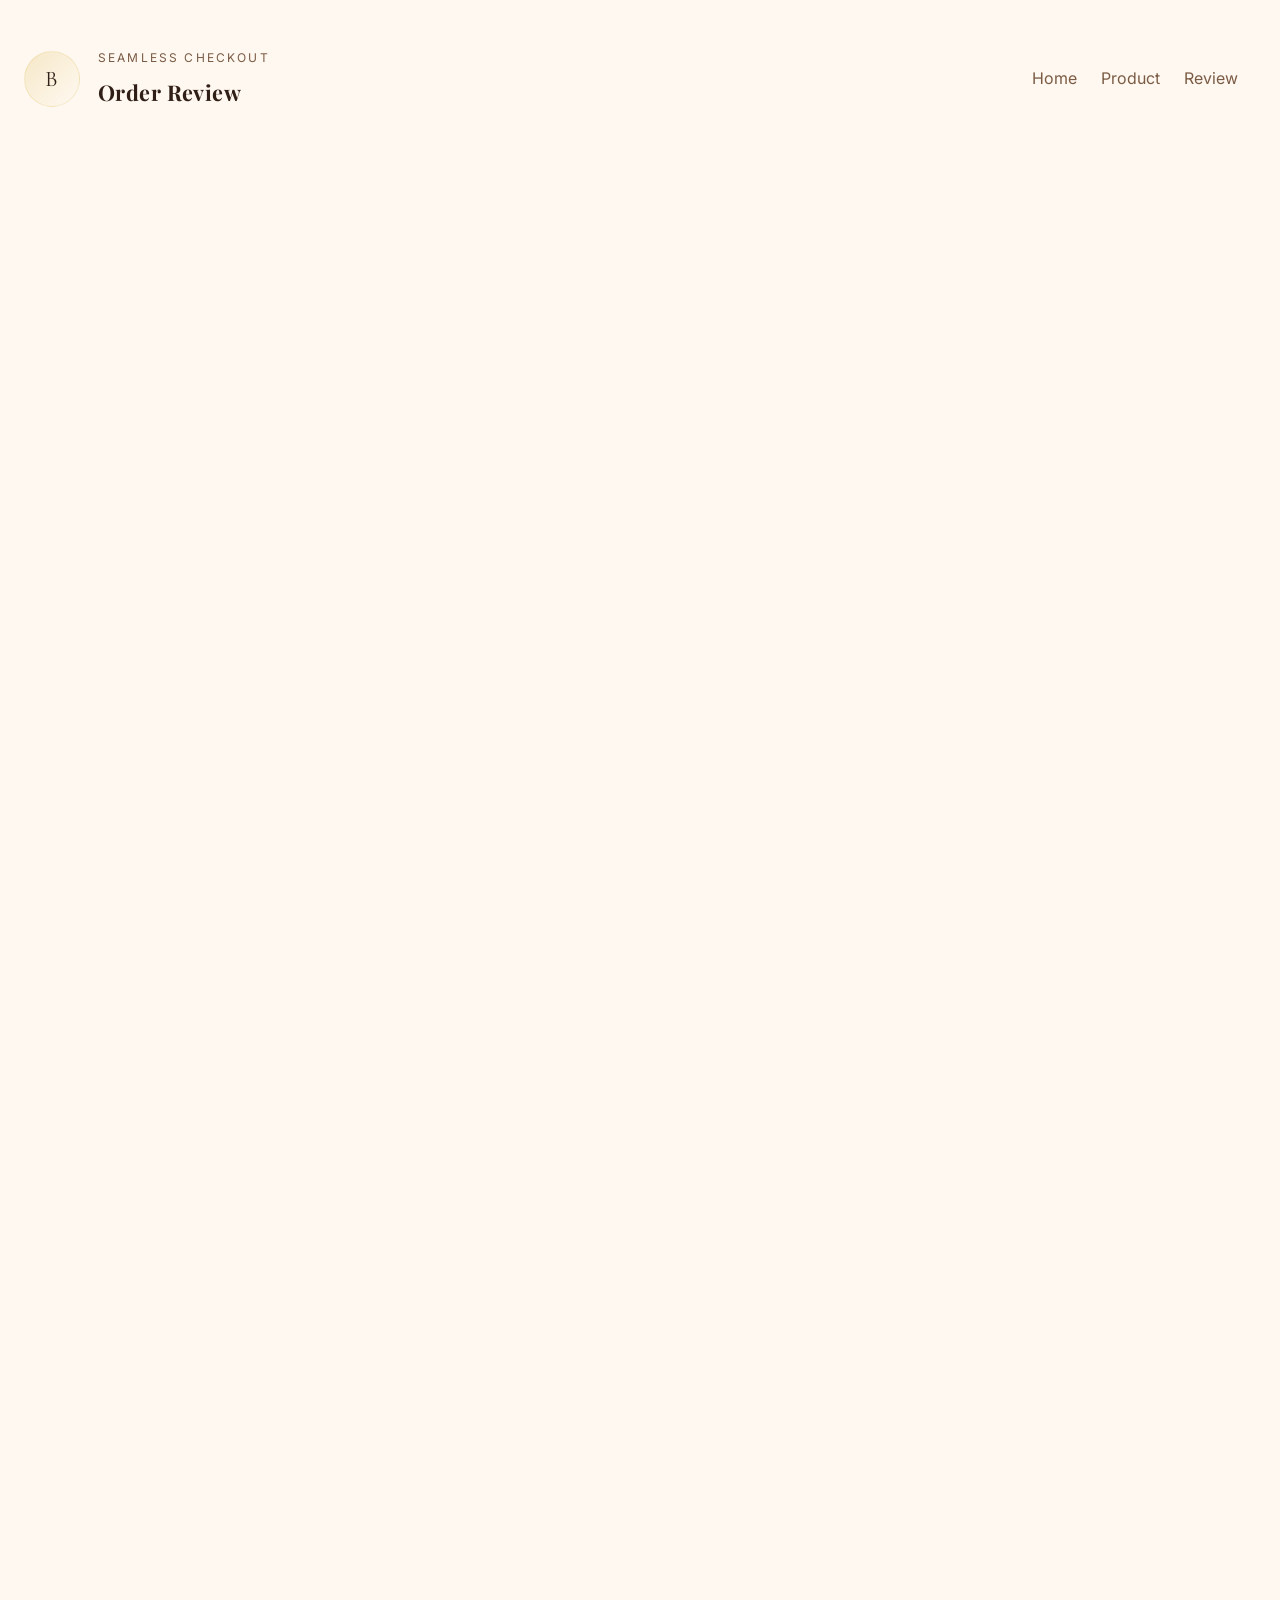
==== checkout.html @ 71b1a436 "asas" ====
<!DOCTYPE html>
<html lang="en">
  <head>
    <meta charset="UTF-8" />
    <meta name="viewport" content="width=device-width, initial-scale=1.0" />
    <title>Checkout | Bakerry Naichii</title>
    <link rel="preconnect" href="https://fonts.googleapis.com" />
    <link rel="preconnect" href="https://fonts.gstatic.com" crossorigin />
    <link
      href="https://fonts.googleapis.com/css2?family=Cormorant+Garamond:wght@500;600;700&family=Inter:wght@400;500;600;700&family=Playfair+Display:wght@600;700;800&family=Poppins:wght@400;500;600&display=swap"
      rel="stylesheet"
    />
    <link rel="stylesheet" href="styles.css" />
  </head>
  <body>
    <div class="page-shell">
      <header class="topbar">
        <div class="brand-ring">
          <span class="brand-mark">B</span>
        </div>
        <div class="brand-copy">
          <p class="eyebrow">Seamless Checkout</p>
          <h1>Order Review</h1>
        </div>
        <nav class="nav-links" aria-label="Checkout navigation">
          <a href="index.html">Home</a>
          <a href="product.html">Product</a>
          <a href="#order">Review</a>
        </nav>
      </header>

      <main>
        <section class="checkout-shell" id="order">
          <div class="checkout-flow">
            <div class="progress-bar">
              <div class="progress-step active">Delivery</div>
              <div class="progress-step">Time</div>
              <div class="progress-step">Shipping</div>
              <div class="progress-step">Payment</div>
            </div>
            <div class="checkout-panel">
              <div class="checkout-card">
                <h2>Delivery Address</h2>
                <div class="form-row">
                  <label for="name">Full Name</label>
                  <input id="name" placeholder="Nama lengkap" />
                </div>
                <div class="form-row">
                  <label for="address">Address</label>
                  <input id="address" placeholder="Jalan, kota, kode pos" />
                </div>
                <div class="form-grid">
                  <div class="form-row">
                    <label for="city">City</label>
                    <input id="city" placeholder="Kota" />
                  </div>
                  <div class="form-row">
                    <label for="phone">Phone</label>
                    <input id="phone" placeholder="+62 812 3456 7890" />
                  </div>
                </div>
              </div>
              <div class="checkout-card">
                <h2>Delivery Time</h2>
                <div class="time-grid">
                  <button class="time-option active">Morning</button>
                  <button class="time-option">Afternoon</button>
                  <button class="time-option">Evening</button>
                </div>
              </div>
              <div class="checkout-card">
                <h2>Shipping Method</h2>
                <div class="shipping-option active">
                  <div>
                    <strong>Premium Delivery</strong>
                    <p>Fast delivery with insulated gift packaging.</p>
                  </div>
                  <span>$12</span>
                </div>
                <div class="shipping-option">
                  <div>
                    <strong>Standard Delivery</strong>
                    <p>Economy delivery within 2 days.</p>
                  </div>
                  <span>$6</span>
                </div>
              </div>
              <div class="checkout-card">
                <h2>Payment Method</h2>
                <div class="payment-grid">
                  <button class="payment-option active">Credit Card</button>
                  <button class="payment-option">GoPay</button>
                  <button class="payment-option">OVO</button>
                  <button class="payment-option">Dana</button>
                </div>
              </div>
            </div>
          </div>
          <aside class="order-summary">
            <div class="summary-card">
              <span class="eyebrow">Order overview</span>
              <h3>Golden Velvet Cake</h3>
              <div class="summary-line">
                <span>Premium Cake</span><strong>$86</strong>
              </div>
              <div class="summary-line">
                <span>Delivery</span><strong>$12</strong>
              </div>
              <hr />
              <div class="summary-total">
                <span>Total</span><strong>$98</strong>
              </div>
              <button class="btn btn-primary">Place Order</button>
              <div class="payment-countdown">
                <p>Payment timer</p>
                <strong>05:00</strong>
              </div>
            </div>
          </aside>
        </section>
      </main>
    </div>
    <script src="script.js"></script>
  </body>
</html>
---- styles.css ----
:root {
  color-scheme: light;
  --bg: #fff8f0;
  --surface: #fffffc;
  --surface-soft: #f5e6d3;
  --text: #2f1f17;
  --muted: #7a5b44;
  --border: rgba(139, 94, 60, 0.12);
  --gold: #d4af37;
  --gold-soft: #f5d8a3;
  --accent: #c68c53;
  --shadow: 0 30px 60px rgba(75, 50, 36, 0.12);
  --radius: 28px;
  --radius-sm: 18px;
  --transition: 250ms ease;
}

* {
  box-sizing: border-box;
}

html {
  scroll-behavior: smooth;
}

body {
  margin: 0;
  font-family: 'Inter', system-ui, -apple-system, BlinkMacSystemFont, sans-serif;
  background: radial-gradient(circle at top left, rgba(255, 248, 240, 0.9), transparent 32%),
    #fff8f0;
  color: var(--text);
  line-height: 1.6;
}

img {
  max-width: 100%;
  display: block;
}

a {
  color: inherit;
  text-decoration: none;
}

button,
select,
input {
  font: inherit;
}

button {
  cursor: pointer;
}

.page-shell {
  max-width: 1440px;
  margin: 0 auto;
  padding: 24px;
}

.topbar {
  display: grid;
  grid-template-columns: auto 1fr auto auto;
  align-items: center;
  gap: 18px;
  padding: 24px 0;
}

.brand-ring {
  width: 56px;
  height: 56px;
  border-radius: 50%;
  background: linear-gradient(135deg, rgba(212, 175, 55, 0.22), rgba(255, 255, 252, 0.15));
  display: grid;
  place-items: center;
  border: 1px solid rgba(212, 175, 55, 0.18);
}

.brand-mark {
  font-family: 'Cormorant Garamond', serif;
  font-size: 1.4rem;
  letter-spacing: 0.08em;
}

.brand-copy h1 {
  margin: 0;
  font-size: 1.35rem;
  font-family: 'Playfair Display', serif;
  letter-spacing: 0.02em;
}

.eyebrow {
  margin: 0 0 8px;
  text-transform: uppercase;
  letter-spacing: 0.18em;
  font-size: 0.75rem;
  color: var(--muted);
}

.nav-links {
  display: flex;
  gap: 24px;
  flex-wrap: wrap;
}

.nav-links a {
  color: var(--muted);
  transition: color var(--transition);
}

.nav-links a:hover {
  color: var(--text);
}

.header-actions {
  display: flex;
  gap: 14px;
}

.btn {
  border: 1px solid transparent;
  padding: 14px 24px;
  border-radius: 999px;
  font-weight: 600;
  transition: transform var(--transition), background var(--transition), color var(--transition), box-shadow var(--transition);
}

.btn-primary {
  background: linear-gradient(135deg, #d4af37, #f0d78f);
  color: #2f1f17;
  box-shadow: 0 18px 35px rgba(212, 175, 55, 0.24);
}

.btn-primary:hover {
  transform: translateY(-2px);
}

.btn-ghost {
  background: rgba(255, 255, 252, 0.7);
  border-color: rgba(212, 175, 55, 0.2);
  color: var(--text);
}

.btn-ghost:hover {
  background: rgba(255, 255, 252, 0.95);
}

.section {
  padding: 72px 0;
}

.section-soft {
  background: rgba(255, 255, 252, 0.84);
  border-radius: 40px;
  box-shadow: inset 0 0 0 1px rgba(139, 94, 60, 0.06);
  padding: 72px 32px;
  margin: 48px 0;
}

.section-heading {
  display: grid;
  gap: 14px;
  max-width: 720px;
  margin-bottom: 42px;
}

.section-heading h3,
.hero-copy h2 {
  margin: 0;
  font-family: 'Playfair Display', serif;
  font-size: clamp(2rem, 3vw, 4rem);
  line-height: 1.02;
}

.hero-section {
  position: relative;
  min-height: calc(100vh - 96px);
  display: grid;
  align-items: center;
  gap: 48px;
  padding: 68px 0 48px;
}

.hero-copy {
  max-width: 640px;
}

.hero-text {
  font-size: 1.05rem;
  color: var(--muted);
  max-width: 520px;
}

.hero-actions {
  display: flex;
  gap: 16px;
  flex-wrap: wrap;
  margin-top: 28px;
}

.hero-media {
  position: relative;
  max-width: 640px;
  justify-self: end;
}

.hero-device {
  position: relative;
  border-radius: 40px;
  overflow: hidden;
  min-height: 520px;
  background: linear-gradient(180deg, rgba(255, 255, 252, 1), rgba(255, 248, 240, 0.92));
  box-shadow: var(--shadow);
}

.hero-photo {
  width: 100%;
  min-height: 520px;
  background: radial-gradient(circle at 40% 20%, #f6e7d8, transparent 20%),
    radial-gradient(circle at 65% 40%, #ffeadf, transparent 15%),
    linear-gradient(180deg, #fde9da 0%, #f7d9b9 100%);
}

.floating-pill {
  position: absolute;
  width: 110px;
  height: 110px;
  border-radius: 50%;
  background: rgba(212, 175, 55, 0.18);
  backdrop-filter: blur(14px);
  box-shadow: 0 25px 50px rgba(212, 175, 55, 0.18);
  animation: float 8s ease-in-out infinite;
}

.floating-pill-1 {
  top: 18%;
  left: 12%;
}

.floating-pill-2 {
  bottom: 18%;
  right: 16%;
  width: 84px;
  height: 84px;
  animation-delay: 1.8s;
}

.floating-pill-3 {
  top: 48%;
  right: 36%;
  width: 96px;
  height: 96px;
  animation-delay: 3.2s;
}

@keyframes float {
  0%,
  100% {
    transform: translateY(0) translateX(0);
  }
  50% {
    transform: translateY(-18px) translateX(8px);
  }
}

.category-grid {
  display: grid;
  grid-template-columns: repeat(4, minmax(0, 1fr));
  gap: 24px;
}

.category-card {
  background: rgba(255, 255, 252, 0.95);
  border-radius: 28px;
  overflow: hidden;
  box-shadow: var(--shadow);
  transition: transform var(--transition), box-shadow var(--transition);
}

.category-card:hover {
  transform: translateY(-10px);
  box-shadow: 0 32px 60px rgba(75, 50, 36, 0.18);
}

.category-image {
  min-height: 220px;
  background-size: cover;
  background-position: center;
}

.category-1 {
  background-image: radial-gradient(circle at center, #f7e1d0 0%, #d89f7d 70%);
}

.category-2 {
  background-image: radial-gradient(circle at center, #fff4ec 0%, #d4af37 45%, #c89e64 100%);
}

.category-3 {
  background-image: radial-gradient(circle at center, #fef6ef 0%, #c8946f 80%);
}

.category-4 {
  background-image: radial-gradient(circle at center, #f5ebde 0%, #bd8b63 70%);
}

.category-5 {
  background-image: radial-gradient(circle at center, #fff6f0 0%, #db9f75 70%);
}

.category-6 {
  background-image: radial-gradient(circle at center, #f7f1eb 0%, #c17f58 70%);
}

.category-7 {
  background-image: radial-gradient(circle at center, #fefaf6 0%, #d2ac7c 70%);
}

.category-card h4 {
  margin: 18px;
  font-size: 1.15rem;
}

.product-grid {
  display: grid;
  grid-template-columns: repeat(4, minmax(0, 1fr));
  gap: 24px;
}

.product-card {
  background: var(--surface);
  border-radius: 32px;
  overflow: hidden;
  box-shadow: var(--shadow);
  transition: transform var(--transition), box-shadow var(--transition);
  display: grid;
  gap: 18px;
}

.product-card:hover {
  transform: translateY(-12px);
  box-shadow: 0 30px 65px rgba(75, 50, 36, 0.18);
}

.product-photo {
  min-height: 280px;
  background-size: cover;
  background-position: center;
  transition: transform var(--transition);
}

.product-card:hover .product-photo {
  transform: scale(1.03);
}

.product-photo-1 {
  background: linear-gradient(180deg, #fde7df 0%, #eabfa4 100%);
}

.product-photo-2 {
  background: linear-gradient(180deg, #fff7ed 0%, #d9b38f 100%);
}

.product-photo-3 {
  background: linear-gradient(180deg, #f4d6cd 0%, #934f2b 100%);
}

.product-photo-4 {
  background: linear-gradient(180deg, #fbe9d8 0%, #c2956f 100%);
}

.product-meta {
  padding: 20px 22px 0;
}

.rating {
  color: #b07a30;
  font-size: 0.95rem;
  display: flex;
  align-items: center;
  gap: 8px;
}

.rating span {
  color: var(--muted);
}

.product-meta h4 {
  margin: 12px 0 8px;
  font-size: 1.3rem;
  font-family: 'Cormorant Garamond', serif;
}

.price {
  color: var(--muted);
  font-size: 1rem;
}

.product-actions {
  display: flex;
  gap: 14px;
  align-items: center;
  padding: 0 22px 22px;
}

.icon-btn {
  display: inline-flex;
  align-items: center;
  justify-content: center;
  width: 52px;
  height: 52px;
  border-radius: 18px;
  background: rgba(255, 255, 252, 0.9);
  border: 1px solid rgba(212, 175, 55, 0.18);
  color: var(--text);
  transition: transform var(--transition), background var(--transition);
}

.icon-btn:hover {
  transform: translateY(-2px);
  background: #fff8f0;
}

.customizer-shell {
  display: grid;
  grid-template-columns: 1fr 1fr;
  gap: 36px;
  align-items: center;
}

.customizer-copy {
  max-width: 540px;
}

.customizer-form {
  display: grid;
  gap: 18px;
  margin-top: 28px;
}

.form-row {
  display: grid;
  gap: 10px;
}

.form-row label {
  font-weight: 600;
}

input[type='text'],
select,
input[type='file'] {
  width: 100%;
  border-radius: 18px;
  border: 1px solid var(--border);
  padding: 16px 18px;
  background: rgba(255, 255, 252, 0.95);
}

.file-row input {
  padding: 12px 18px;
}

.customizer-preview {
  display: grid;
}

.preview-panel {
  background: linear-gradient(180deg, rgba(255, 255, 252, 0.98), #fff8f0);
  border-radius: 32px;
  padding: 28px;
  box-shadow: var(--shadow);
}

.preview-label {
  font-size: 0.9rem;
  text-transform: uppercase;
  letter-spacing: 0.14em;
  color: var(--muted);
}

.preview-card {
  background: #fffffc;
  border-radius: 28px;
  margin-top: 18px;
  padding: 26px;
  box-shadow: inset 0 0 0 1px rgba(139, 94, 60, 0.08);
}

.preview-top {
  display: flex;
  justify-content: space-between;
  align-items: center;
  gap: 12px;
}

.preview-tag {
  padding: 10px 16px;
  border-radius: 999px;
  background: rgba(212, 175, 55, 0.12);
  color: var(--muted);
  font-size: 0.8rem;
  text-transform: uppercase;
}

.preview-text {
  font-family: 'Playfair Display', serif;
  font-size: 1.2rem;
}

.preview-cake {
  height: 260px;
  margin: 26px 0;
  border-radius: 40px;
  background: linear-gradient(180deg, #fff4ee 0%, #d29a6f 100%);
  box-shadow: inset 0 16px 52px rgba(255, 255, 255, 0.64);
  position: relative;
}

.preview-cake::after {
  content: '';
  position: absolute;
  inset: 18px;
  border-radius: 32px;
  background: radial-gradient(circle at top, rgba(255, 255, 255, 0.75), transparent 35%),
    radial-gradient(circle at 70% 30%, rgba(255, 255, 255, 0.36), transparent 25%);
}

.preview-details p {
  margin: 12px 0 0;
  color: var(--muted);
}

.review-carousel {
  position: relative;
  overflow: hidden;
}

.review-track {
  display: grid;
  grid-template-columns: repeat(3, minmax(0, 1fr));
  gap: 24px;
  transition: transform 0.6s ease;
}

.review-card {
  background: rgba(255, 255, 252, 0.95);
  border-radius: 32px;
  padding: 28px;
  box-shadow: var(--shadow);
  min-height: 280px;
}

.review-meta {
  display: flex;
  align-items: center;
  gap: 16px;
  margin-bottom: 20px;
}

.review-avatar {
  width: 56px;
  height: 56px;
  border-radius: 50%;
  background: linear-gradient(135deg, #fcd9c1, #e2b08c);
}

.review-meta strong {
  display: block;
  font-family: 'Cormorant Garamond', serif;
  font-size: 1rem;
}

.review-meta span {
  color: var(--muted);
  font-size: 0.95rem;
}

.quote {
  margin: 0;
  font-size: 1.05rem;
  color: var(--text);
}

.review-stars {
  margin-top: 18px;
  color: #b07a30;
  font-size: 1.1rem;
}

.carousel-control {
  position: absolute;
  top: 50%;
  transform: translateY(-50%);
  width: 52px;
  height: 52px;
  border-radius: 50%;
  border: 1px solid rgba(139, 94, 60, 0.16);
  background: rgba(255, 255, 252, 0.9);
  color: var(--text);
  font-size: 1.8rem;
  display: grid;
  place-items: center;
  transition: transform var(--transition), background var(--transition);
  z-index: 1;
}

.carousel-control:hover {
  transform: translateY(-50%) scale(1.05);
}

.prev {
  left: -26px;
}

.next {
  right: -26px;
}

.promo-grid {
  display: grid;
  grid-template-columns: 1.5fr 1fr;
  gap: 24px;
}

.promo-card {
  background: rgba(255, 255, 252, 0.95);
  border-radius: 32px;
  padding: 32px;
  box-shadow: var(--shadow);
}

.promo-large {
  display: grid;
  gap: 18px;
  align-content: space-between;
}

.promo-pill {
  display: inline-flex;
  padding: 10px 16px;
  border-radius: 999px;
  background: rgba(212, 175, 55, 0.12);
  color: var(--muted);
  text-transform: uppercase;
  letter-spacing: 0.12em;
  font-size: 0.75rem;
}

.promo-card h4 {
  margin: 18px 0 12px;
  font-size: 1.6rem;
}

.promo-card p {
  margin: 0 0 24px;
  color: var(--muted);
}

.promo-countdown {
  display: inline-flex;
  gap: 16px;
  flex-wrap: wrap;
  font-weight: 700;
  letter-spacing: 0.04em;
}

.app-section {
  padding-bottom: 120px;
}

.app-shell {
  display: grid;
  grid-template-columns: 1fr 1fr;
  gap: 36px;
  align-items: center;
}

.app-mockup {
  display: flex;
  justify-content: center;
}

.glass-card {
  width: min(520px, 100%);
  border-radius: 40px;
  padding: 32px;
  background: rgba(255, 255, 252, 0.72);
  backdrop-filter: blur(24px);
  border: 1px solid rgba(255, 255, 252, 0.55);
  box-shadow: var(--shadow);
}

.mockup-window {
  height: 420px;
  border-radius: 32px;
  background: linear-gradient(180deg, #fffdfa 0%, #f5e6d3 100%);
  border: 1px solid rgba(212, 175, 55, 0.14);
  margin-bottom: 24px;
  position: relative;
}

.mockup-window::before {
  content: '';
  position: absolute;
  inset: 16px;
  background: radial-gradient(circle at top, rgba(255, 255, 255, 0.75), transparent 28%),
    linear-gradient(180deg, rgba(255, 248, 240, 0.75), transparent 60%);
  border-radius: 24px;
}

.app-feature {
  padding: 18px 20px;
  border-radius: 24px;
  background: rgba(255, 255, 252, 0.92);
  margin-bottom: 16px;
}

.app-feature strong {
  display: block;
  margin-bottom: 8px;
}

.footer {
  display: flex;
  justify-content: space-between;
  gap: 24px;
  align-items: center;
  padding: 40px 0 20px;
  color: var(--muted);
  border-top: 1px solid rgba(139, 94, 60, 0.08);
}

.footer h4 {
  margin: 0 0 10px;
  font-family: 'Cormorant Garamond', serif;
}

.footer-links {
  display: flex;
  gap: 18px;
  flex-wrap: wrap;
}

.cart-drawer {
  position: fixed;
  top: 0;
  right: -100%;
  width: min(420px, 100%);
  height: 100vh;
  background: linear-gradient(180deg, rgba(255, 255, 252, 0.98), #fff8f0);
  box-shadow: -26px 0 80px rgba(75, 50, 36, 0.16);
  transition: right 0.35s ease;
  z-index: 30;
  display: grid;
  grid-template-rows: auto 1fr auto;
  padding: 28px;
}

.cart-drawer.open {
  right: 0;
}

.drawer-header {
  display: flex;
  justify-content: space-between;
  gap: 18px;
  align-items: center;
}

.close-drawer {
  border: none;
  background: transparent;
  font-size: 2rem;
  color: var(--text);
}

.drawer-body {
  margin-top: 28px;
  display: grid;
  gap: 18px;
}

.cart-item {
  display: grid;
  grid-template-columns: 84px 1fr;
  gap: 16px;
  align-items: center;
  background: rgba(255, 255, 252, 0.95);
  border-radius: 24px;
  padding: 18px;
}

.cart-thumb,
.cart-thumb.small {
  width: 84px;
  height: 84px;
  border-radius: 24px;
  background: linear-gradient(135deg, #f6e1d2, #d09b70);
}

.cart-thumb.small {
  background: linear-gradient(135deg, #fdf0e8, #c89469);
}

.drawer-footer {
  margin-top: 16px;
  display: grid;
  gap: 18px;
}

.drawer-total {
  display: flex;
  justify-content: space-between;
  font-size: 1.15rem;
  font-weight: 700;
}

.overlay {
  position: fixed;
  inset: 0;
  background: rgba(0, 0, 0, 0.28);
  opacity: 0;
  pointer-events: none;
  transition: opacity var(--transition);
  z-index: 20;
}

.overlay.open {
  opacity: 1;
  pointer-events: all;
}

.product-hero {
  display: grid;
  grid-template-columns: 1.2fr 0.8fr;
  gap: 32px;
  align-items: start;
  padding: 60px 0;
}

.product-gallery {
  display: grid;
  gap: 22px;
}

.gallery-main {
  min-height: 520px;
  border-radius: 40px;
  background: linear-gradient(180deg, #fff8f0 0%, #f2dbbf 100%);
  box-shadow: var(--shadow);
  position: relative;
}

.gallery-main::before {
  content: '';
  position: absolute;
  inset: 0;
  background: radial-gradient(circle at 40% 24%, rgba(255, 255, 255, 0.64), transparent 24%),
    radial-gradient(circle at 70% 35%, rgba(255, 255, 255, 0.32), transparent 22%);
  border-radius: 40px;
}

.gallery-thumbs {
  display: grid;
  grid-template-columns: repeat(3, minmax(0, 1fr));
  gap: 16px;
}

.thumb {
  height: 110px;
  border-radius: 24px;
  border: 1px solid transparent;
  background: linear-gradient(180deg, #fff9f1 0%, #f2d6ba 100%);
  cursor: pointer;
  transition: transform var(--transition), border-color var(--transition);
}

.thumb:hover,
.thumb.active {
  transform: translateY(-4px);
  border-color: rgba(212, 175, 55, 0.34);
}

.purchase-panel {
  background: rgba(255, 255, 252, 0.95);
  border-radius: 40px;
  padding: 32px;
  box-shadow: var(--shadow);
  position: sticky;
  top: 24px;
}

.product-info-line {
  display: flex;
  gap: 14px;
  align-items: center;
  color: var(--muted);
  margin: 18px 0 24px;
}

.product-copy {
  margin-bottom: 28px;
  color: var(--muted);
}

.price-tag {
  display: flex;
  justify-content: space-between;
  align-items: baseline;
  gap: 16px;
  margin-bottom: 28px;
}

.price-tag span {
  color: var(--muted);
  font-size: 0.95rem;
}

.price-tag strong {
  font-size: 2.75rem;
  font-family: 'Playfair Display', serif;
}

.quantity-panel {
  display: flex;
  gap: 12px;
  align-items: center;
  margin-bottom: 24px;
}

.qty-btn {
  width: 54px;
  height: 54px;
  border-radius: 18px;
  border: 1px solid rgba(139, 94, 60, 0.16);
  background: #fff;
}

.quantity-panel input {
  width: 72px;
  text-align: center;
  border: 1px solid var(--border);
  border-radius: 18px;
  padding: 16px 18px;
  background: rgba(255, 255, 252, 0.95);
}

.purchase-actions {
  display: grid;
  gap: 16px;
  margin-bottom: 16px;
}

.btn-secondary.outline {
  border-color: rgba(139, 94, 60, 0.18);
  background: rgba(255, 255, 252, 0.9);
}

.product-details-grid {
  display: grid;
  grid-template-columns: repeat(2, minmax(0, 1fr));
  gap: 24px;
}

.detail-card {
  background: rgba(255, 255, 252, 0.95);
  border-radius: 32px;
  padding: 28px;
  box-shadow: var(--shadow);
}

.detail-card h4 {
  margin-top: 0;
  font-family: 'Cormorant Garamond', serif;
  font-size: 1.2rem;
}

.dashboard-shell,
.admin-shell {
  display: grid;
  gap: 32px;
  padding: 60px 0;
}

.dashboard-top {
  display: flex;
  justify-content: space-between;
  gap: 24px;
  align-items: center;
  flex-wrap: wrap;
}

.dashboard-actions {
  display: flex;
  gap: 14px;
  flex-wrap: wrap;
}

.analytics-grid,
.admin-panels {
  display: grid;
  grid-template-columns: repeat(4, minmax(0, 1fr));
  gap: 24px;
}

.kpi-card {
  background: rgba(255, 255, 252, 0.95);
  border-radius: 32px;
  padding: 28px;
  box-shadow: var(--shadow);
}

.kpi-card strong {
  display: block;
  font-size: 2rem;
  margin: 14px 0 8px;
  font-family: 'Playfair Display', serif;
}

.kpi-card p {
  margin: 0;
  color: var(--muted);
}

.dashboard-content {
  display: grid;
  gap: 24px;
}

.summary-panel {
  background: rgba(255, 255, 252, 0.95);
  border-radius: 32px;
  padding: 32px;
  box-shadow: var(--shadow);
}

.history-table,
.table-shell {
  display: grid;
  gap: 12px;
  margin-top: 20px;
}

.table-row {
  display: grid;
  grid-template-columns: 1fr 1fr 1fr 1fr;
  gap: 16px;
  align-items: center;
  padding: 18px 22px;
  border-radius: 22px;
  background: rgba(255, 255, 252, 0.92);
  border: 1px solid rgba(139, 94, 60, 0.08);
}

.table-row.header {
  background: rgba(212, 175, 55, 0.08);
  color: var(--text);
  font-weight: 700;
}

.reward-card {
  display: flex;
  justify-content: space-between;
  align-items: center;
  gap: 24px;
  padding: 28px;
  border-radius: 32px;
  background: linear-gradient(135deg, rgba(212, 175, 55, 0.12), rgba(255, 255, 252, 0.93));
  box-shadow: var(--shadow);
}

.reward-card strong {
  font-size: 3rem;
  display: block;
  line-height: 1;
}

.reward-card p {
  margin: 8px 0 0;
  color: var(--muted);
}

.reward-details {
  display: grid;
  gap: 14px;
  margin-top: 20px;
}

.reward-details div {
  padding: 20px;
  border-radius: 24px;
  background: rgba(255, 255, 252, 0.95);
  border: 1px solid rgba(139, 94, 60, 0.08);
}

.reward-details span {
  display: block;
  font-weight: 700;
  margin-bottom: 8px;
}

.address-list {
  display: grid;
  gap: 16px;
  margin-top: 20px;
}

.address-card {
  border-radius: 24px;
  padding: 22px;
  background: rgba(255, 255, 252, 0.95);
  border: 1px solid rgba(139, 94, 60, 0.08);
}

.inventory-grid {
  display: grid;
  gap: 16px;
  margin-top: 20px;
}

.inventory-card {
  display: flex;
  justify-content: space-between;
  align-items: center;
  gap: 14px;
  border-radius: 24px;
  padding: 20px 22px;
  background: rgba(255, 255, 252, 0.95);
  border: 1px solid rgba(139, 94, 60, 0.08);
}

.inventory-card strong {
  font-size: 1rem;
}

.checkout-shell {
  display: grid;
  grid-template-columns: 2fr 1fr;
  gap: 32px;
  align-items: start;
  padding: 60px 0;
}

.progress-bar {
  display: grid;
  grid-template-columns: repeat(4, minmax(0, 1fr));
  gap: 18px;
  margin-bottom: 32px;
}

.progress-step {
  background: rgba(255, 255, 252, 0.92);
  border: 1px solid rgba(139, 94, 60, 0.1);
  border-radius: 28px;
  padding: 22px;
  text-align: center;
  color: var(--muted);
  font-weight: 600;
}

.progress-step.active {
  background: linear-gradient(135deg, rgba(212, 175, 55, 0.14), rgba(255, 255, 252, 0.95));
  color: var(--text);
  border-color: rgba(212, 175, 55, 0.22);
}

.checkout-panel {
  display: grid;
  gap: 24px;
}

.checkout-card {
  background: rgba(255, 255, 252, 0.95);
  border-radius: 32px;
  padding: 32px;
  box-shadow: var(--shadow);
}

.checkout-card h2 {
  margin-top: 0;
  font-family: 'Cormorant Garamond', serif;
  font-size: 1.8rem;
}

.form-grid,
.time-grid,
.payment-grid {
  display: grid;
  gap: 16px;
}

.time-grid {
  grid-template-columns: repeat(3, minmax(0, 1fr));
}

.time-option,
.payment-option {
  border-radius: 18px;
  padding: 18px 20px;
  border: 1px solid rgba(139, 94, 60, 0.12);
  background: rgba(255, 255, 252, 0.95);
  color: var(--text);
  font-weight: 600;
  transition: transform var(--transition), border-color var(--transition), background var(--transition);
}

.time-option:hover,
.payment-option:hover,
.shipping-option:hover {
  transform: translateY(-2px);
  border-color: rgba(212, 175, 55, 0.28);
}

.time-option.active,
.payment-option.active,
.shipping-option.active {
  background: linear-gradient(135deg, rgba(212, 175, 55, 0.16), rgba(255, 255, 252, 0.95));
  border-color: rgba(212, 175, 55, 0.26);
}

.shipping-option {
  display: flex;
  justify-content: space-between;
  align-items: center;
  gap: 16px;
  border-radius: 24px;
  padding: 22px 24px;
  background: rgba(255, 255, 252, 0.95);
  border: 1px solid rgba(139, 94, 60, 0.12);
}

.shipping-option strong {
  display: block;
  margin-bottom: 6px;
}

.order-summary {
  position: sticky;
  top: 24px;
}

.summary-card {
  background: linear-gradient(180deg, rgba(255, 255, 252, 0.95), rgba(255, 248, 240, 0.95));
  border-radius: 40px;
  padding: 32px;
  box-shadow: var(--shadow);
}

.summary-card h3 {
  margin-top: 0;
  font-family: 'Playfair Display', serif;
  font-size: 2rem;
}

.summary-line,
.summary-total {
  display: flex;
  justify-content: space-between;
  gap: 16px;
  margin: 18px 0;
  color: var(--muted);
}

.summary-total {
  font-weight: 700;
  color: var(--text);
}

.payment-countdown {
  margin-top: 24px;
  padding: 20px;
  border-radius: 24px;
  background: rgba(255, 255, 252, 0.9);
  border: 1px solid rgba(212, 175, 55, 0.12);
}

.payment-countdown p {
  margin: 0 0 8px;
  color: var(--muted);
  text-transform: uppercase;
  letter-spacing: 0.12em;
  font-size: 0.8rem;
}

.page-exiting {
  opacity: 0;
  transition: opacity 240ms ease;
}

section {
  opacity: 0;
  transform: translateY(22px);
  transition: opacity 0.9s ease, transform 0.9s ease;
}

section.revealed {
  opacity: 1;
  transform: translateY(0);
}

@media (max-width: 1100px) {
  .topbar {
    grid-template-columns: auto 1fr;
    row-gap: 16px;
  }

  .hero-section {
    min-height: auto;
  }

  .hero-media {
    justify-self: stretch;
  }

  .product-hero,
  .checkout-shell {
    grid-template-columns: 1fr;
  }

  .gallery-thumbs {
    grid-template-columns: repeat(3, minmax(0, 1fr));
  }

  .category-grid,
  .product-grid,
  .review-track,
  .promo-grid,
  .app-shell {
    grid-template-columns: 1fr;
  }

  .promo-card {
    min-height: 240px;
  }
}

@media (max-width: 720px) {
  .page-shell {
    padding: 18px;
  }

  .topbar {
    grid-template-columns: 1fr;
    align-items: start;
  }

  .header-actions {
    justify-content: flex-start;
  }

  .hero-copy h2,
  .section-heading h3 {
    font-size: 2.75rem;
  }

  .hero-actions {
    flex-direction: column;
  }

  .hero-photo {
    min-height: 420px;
  }

  .customizer-shell,
  .app-shell {
    gap: 24px;
  }

  .carousel-control {
    display: none;
  }

  .review-track {
    grid-template-columns: 1fr;
  }

  .cart-drawer {
    width: 100%;
  }
}
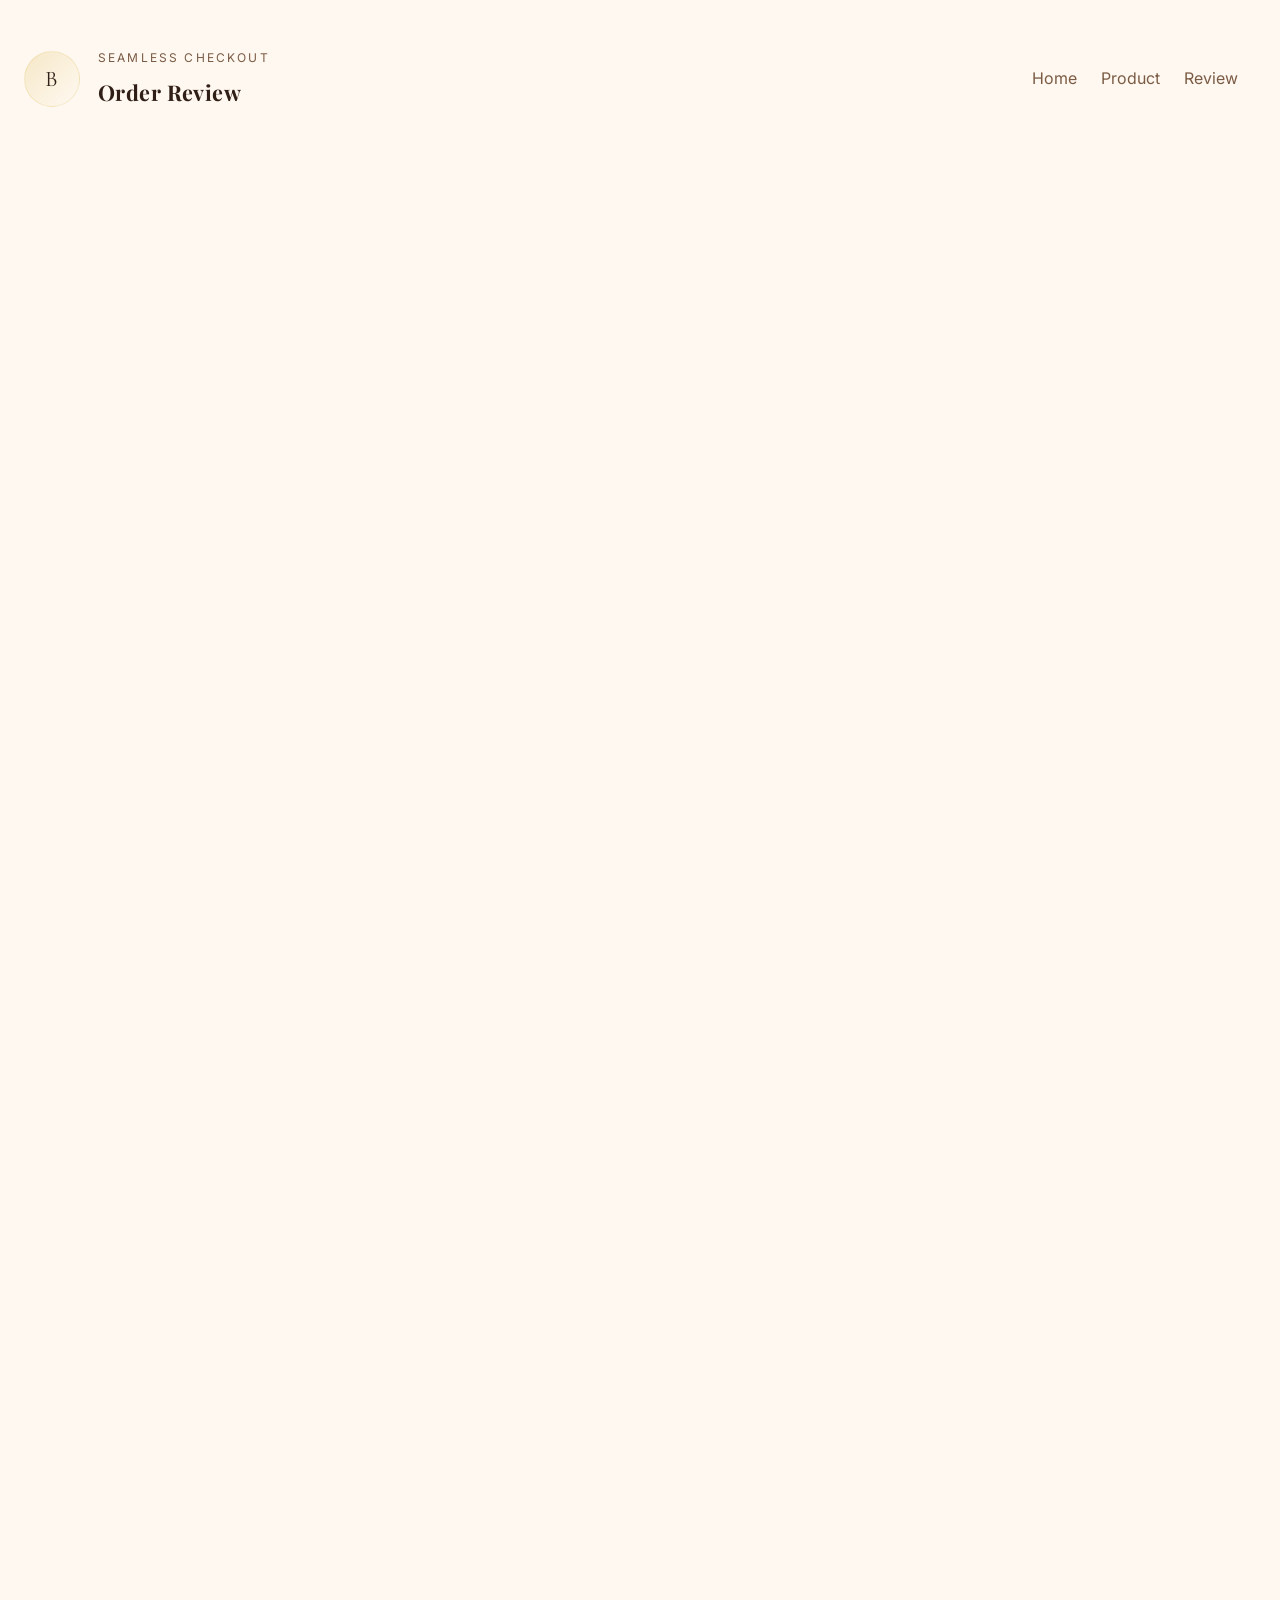
==== commit f83bbe48: "ggg" ====
--- a/checkout.html
+++ b/checkout.html
@@ -92,6 +92,28 @@
                   <button class="payment-option">GoPay</button>
                   <button class="payment-option">OVO</button>
                   <button class="payment-option">Dana</button>
+                  <button class="payment-option">Debit Digital</button>
+                </div>
+                <div class="payment-detail-panel payment-detail-hidden" id="debit-digital-panel">
+                  <div class="payment-detail-header">
+                    <h4>Debit Digital Asli</h4>
+                    <p>Terhubung dengan akun debit digital asli untuk checkout cepat dan terverifikasi.</p>
+                  </div>
+                  <div class="form-row">
+                    <label for="debit-bank">Bank / Issuer</label>
+                    <input id="debit-bank" placeholder="Pilih bank digital" />
+                  </div>
+                  <div class="form-row">
+                    <label for="debit-account">Nomor Akun Debit</label>
+                    <input id="debit-account" placeholder="1234 5678 9012 3456" />
+                  </div>
+                  <div class="form-row">
+                    <label for="debit-otp">Kode Verifikasi</label>
+                    <input id="debit-otp" placeholder="Masukkan kode OTP" />
+                  </div>
+                  <div class="form-row">
+                    <button class="btn btn-secondary" id="connect-debit">Hubungkan Akun Debit Digital</button>
+                  </div>
                 </div>
               </div>
             </div>
--- a/styles.css
+++ b/styles.css
@@ -1205,6 +1205,30 @@
   transition: transform var(--transition), border-color var(--transition), background var(--transition);
 }
 
+.payment-detail-panel {
+  margin-top: 22px;
+  padding: 24px;
+  border-radius: 32px;
+  background: rgba(255, 255, 252, 0.96);
+  border: 1px solid rgba(212, 175, 55, 0.16);
+  box-shadow: inset 0 0 0 1px rgba(139, 94, 60, 0.05);
+}
+
+.payment-detail-header h4 {
+  margin: 0 0 10px;
+  font-family: 'Playfair Display', serif;
+  font-size: 1.35rem;
+}
+
+.payment-detail-header p {
+  margin: 0;
+  color: var(--muted);
+}
+
+.payment-detail-hidden {
+  display: none;
+}
+
 .time-option:hover,
 .payment-option:hover,
 .shipping-option:hover {
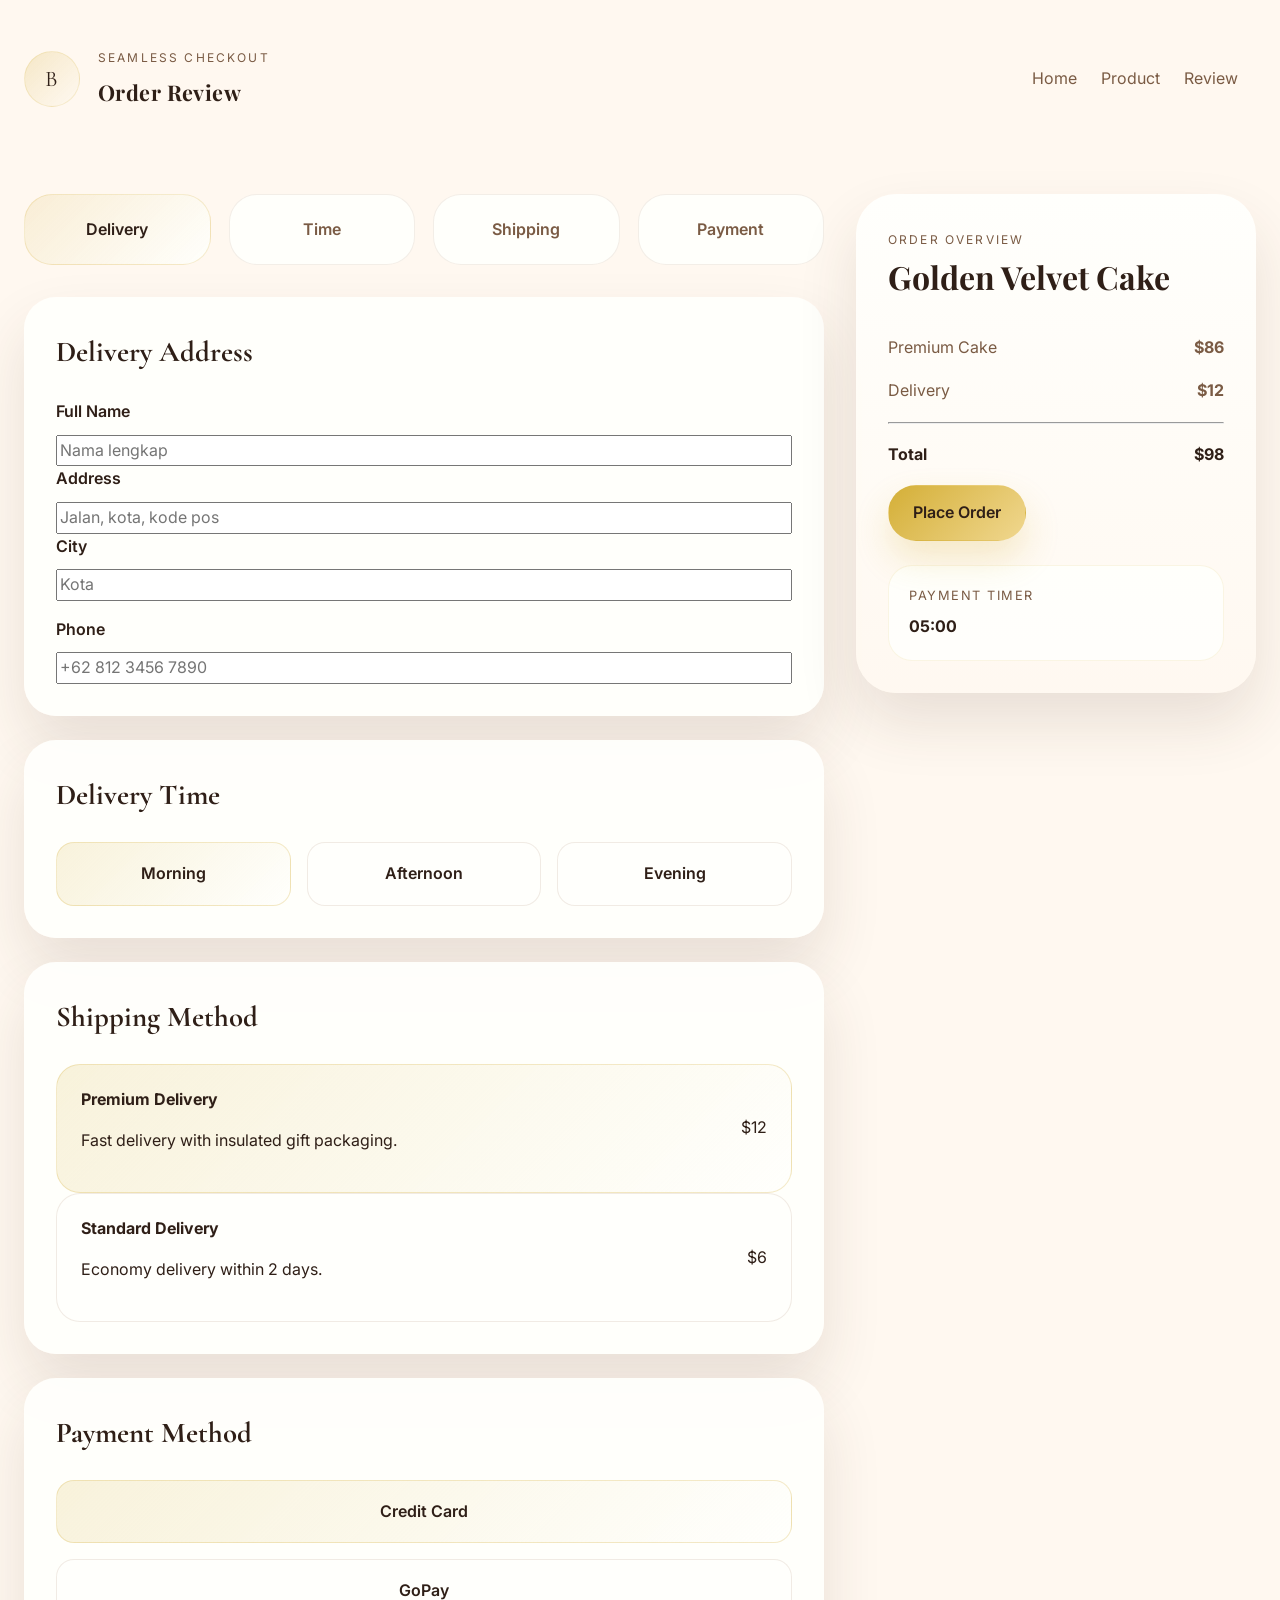
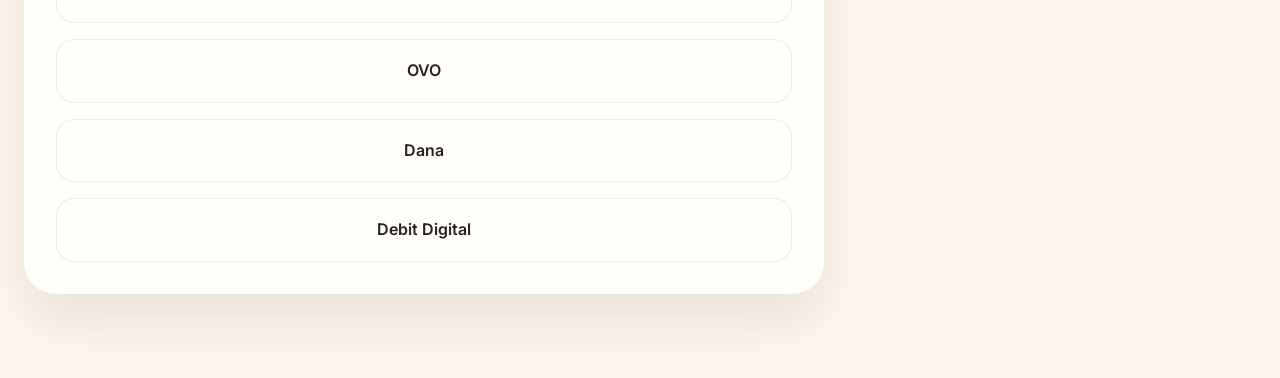
==== commit 7b295ee4: "fggfgf" ====
--- a/checkout.html
+++ b/checkout.html
@@ -132,7 +132,7 @@
               <div class="summary-total">
                 <span>Total</span><strong>$98</strong>
               </div>
-              <button class="btn btn-primary">Place Order</button>
+              <button class="btn btn-primary" id="place-order">Place Order</button>
               <div class="payment-countdown">
                 <p>Payment timer</p>
                 <strong>05:00</strong>
@@ -142,6 +142,34 @@
         </section>
       </main>
     </div>
+
+    <aside class="cart-drawer" id="cart-drawer" aria-label="Shopping cart drawer">
+      <div class="drawer-header">
+        <div>
+          <p class="eyebrow">Your cart</p>
+          <h3>Luxury Orders</h3>
+        </div>
+        <button class="close-drawer" id="close-cart" aria-label="Close cart">×</button>
+      </div>
+      <div class="drawer-body">
+        <div class="cart-item">
+          <div class="cart-thumb"></div>
+          <div>
+            <p>Golden Velvet Cake</p>
+            <span>$86</span>
+          </div>
+        </div>
+      </div>
+      <div class="drawer-footer">
+        <div class="drawer-total">
+          <span>Total</span>
+          <strong>$86</strong>
+        </div>
+        <a class="btn btn-primary" href="checkout.html">Continue to Checkout</a>
+      </div>
+    </aside>
+
+    <div class="overlay" id="drawer-overlay"></div>
     <script src="script.js"></script>
   </body>
 </html>
--- a/styles.css
+++ b/styles.css
@@ -457,6 +457,22 @@
   background: rgba(255, 255, 252, 0.95);
 }
 
+input[type='number'] {
+  width: 100%;
+  border-radius: 18px;
+  border: 1px solid var(--border);
+  padding: 16px 18px;
+  background: rgba(255, 255, 252, 0.95);
+  text-align: center;
+}
+
+.empty-cart {
+  padding: 24px;
+  text-align: center;
+  color: var(--muted);
+  font-style: italic;
+}
+
 .file-row input {
   padding: 12px 18px;
 }
